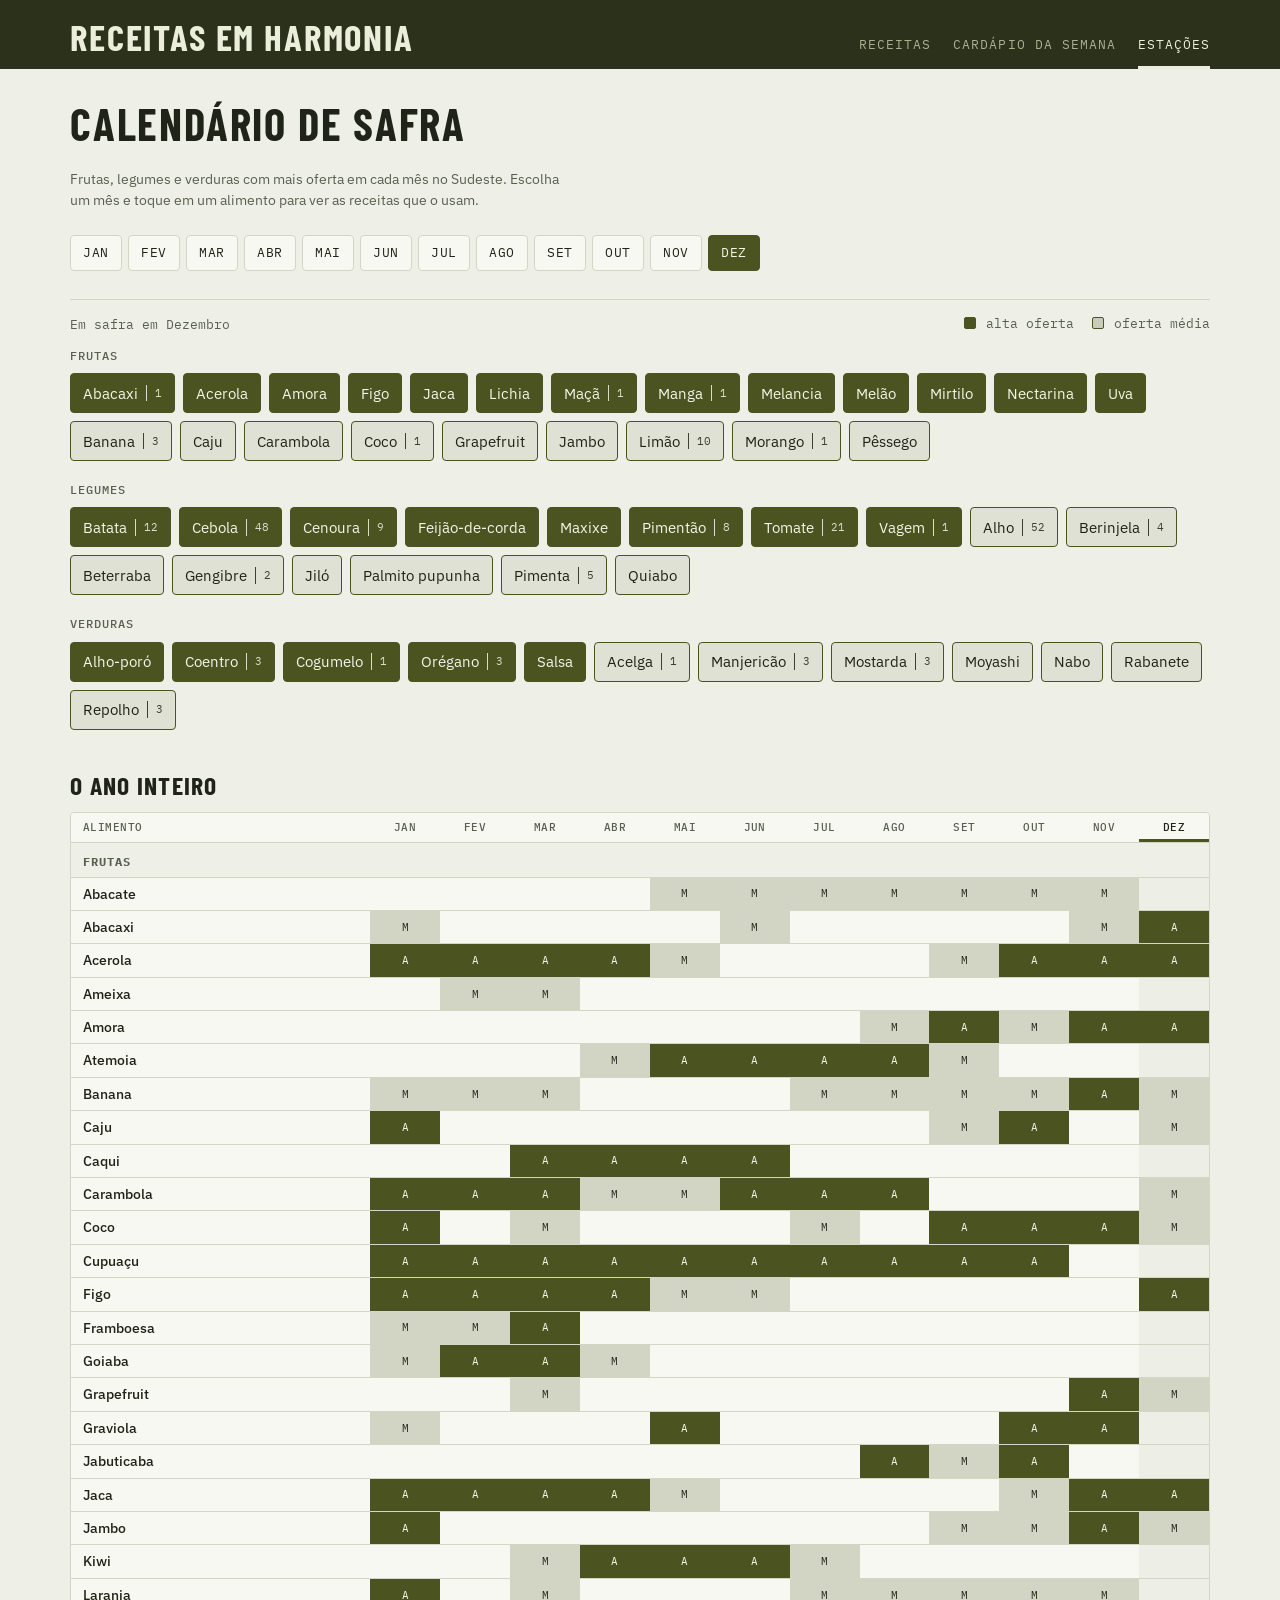
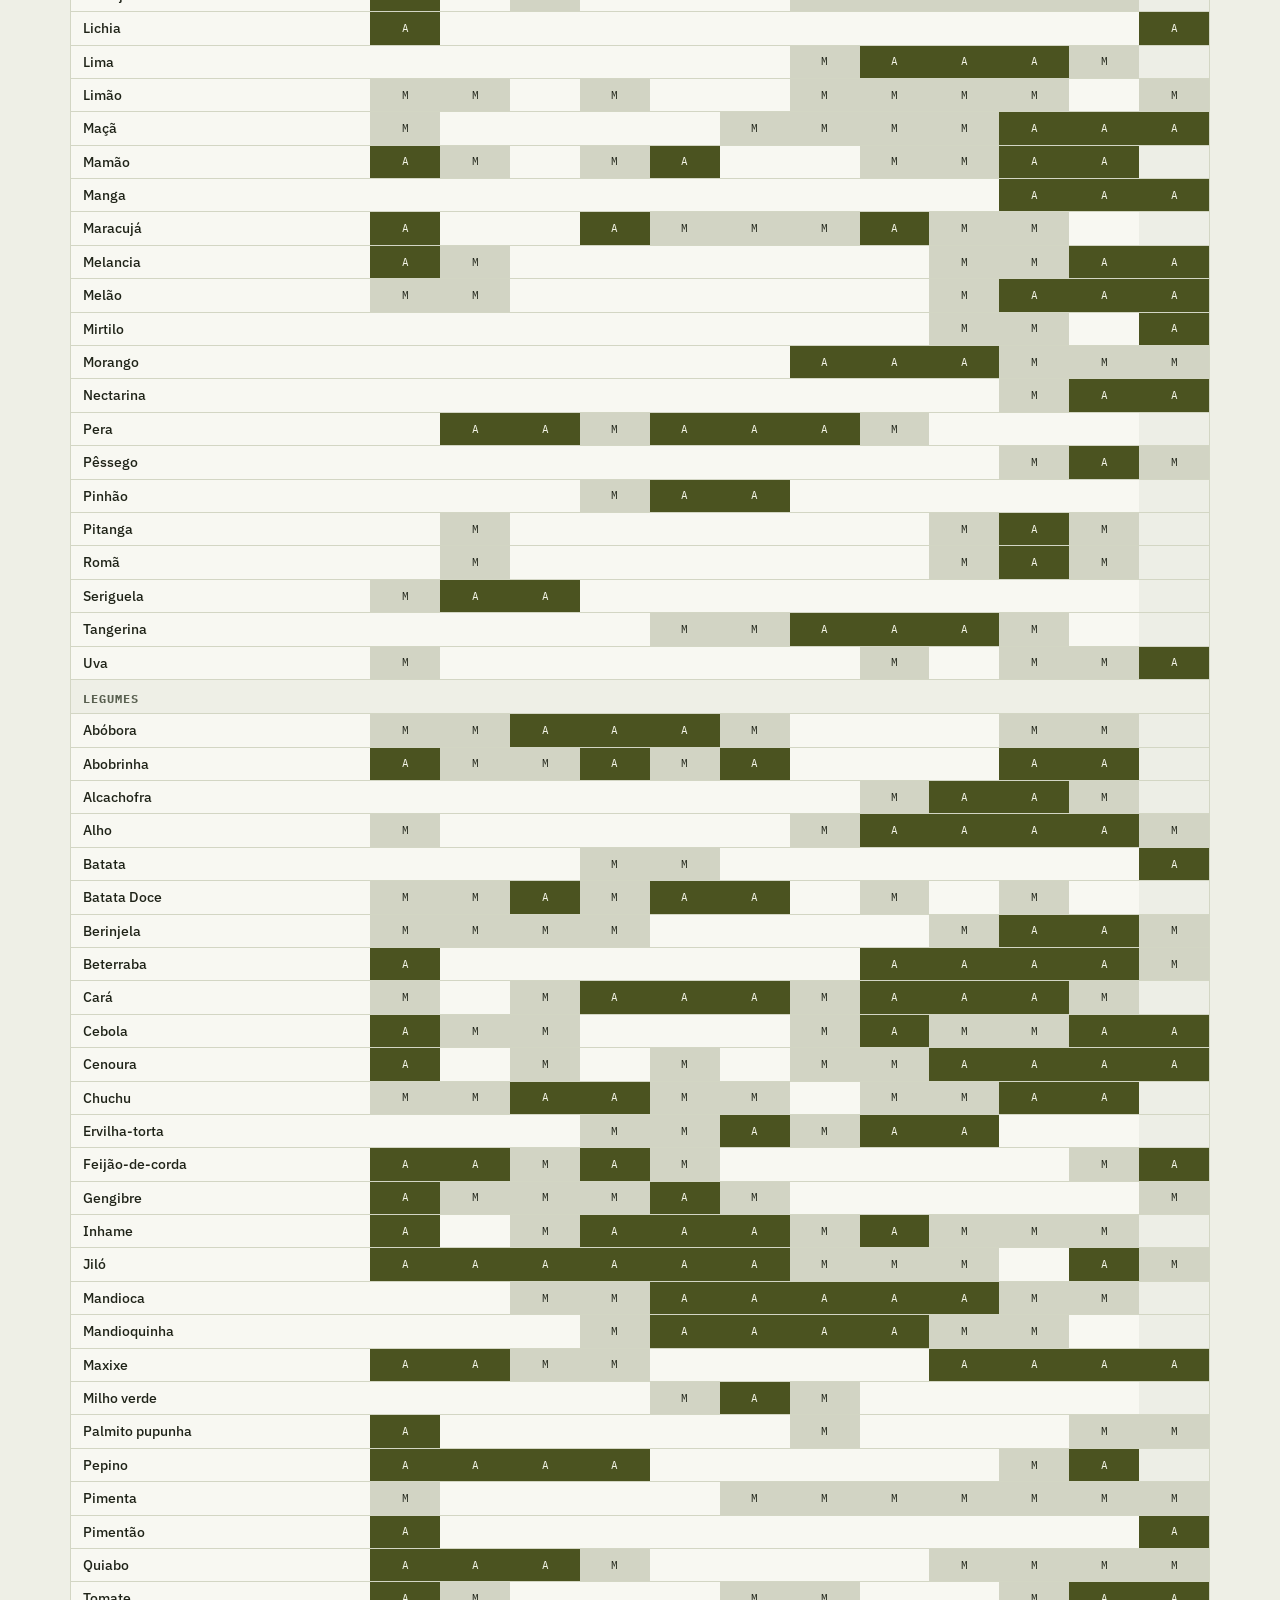
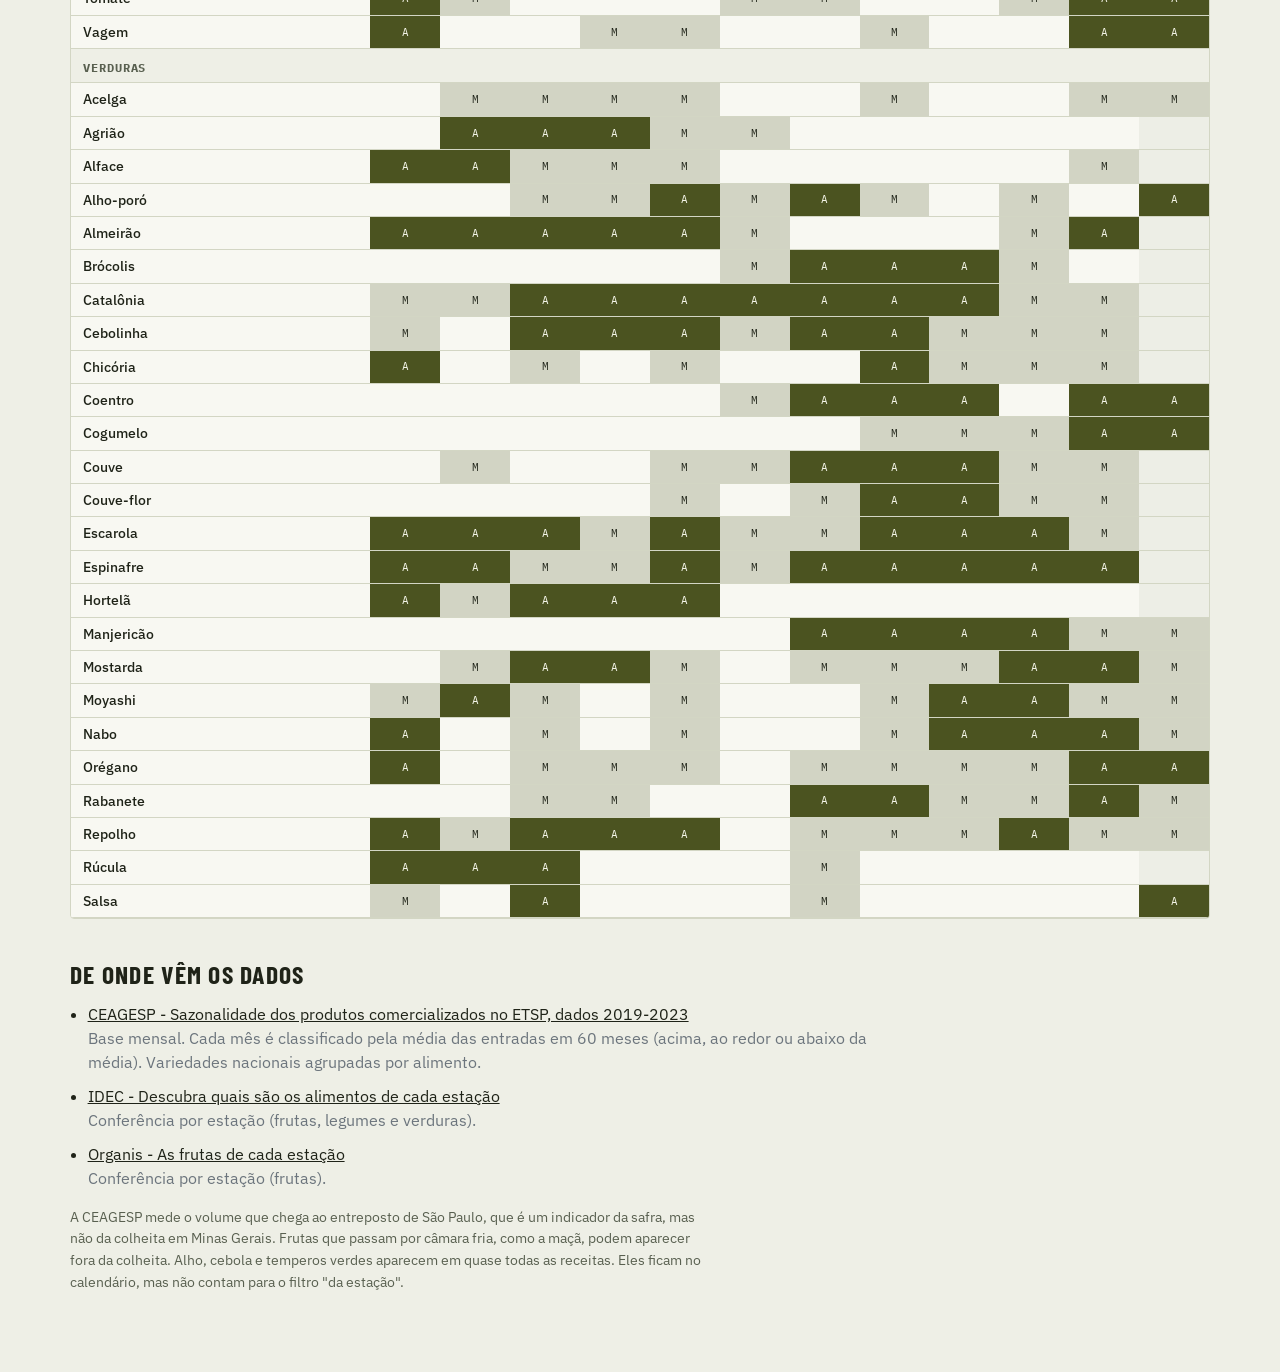
==== estacoes.html @ c474e496 "Refactor code structure for improved readability and maintainability" ====
<!DOCTYPE html>
<html lang="pt-BR">

<head>
    <meta charset="UTF-8">
    <meta name="viewport" content="width=device-width, initial-scale=1.0">
    <title>Calendário de safra - Receitas em Harmonia</title>
    <link rel="icon" href="imagens/favicon.png" type="image/png">
    <link rel="preconnect" href="https://fonts.googleapis.com">
    <link rel="preconnect" href="https://fonts.gstatic.com" crossorigin>
    <link rel="stylesheet" href="https://fonts.googleapis.com/css2?family=Barlow+Condensed:wght@600;700&family=IBM+Plex+Mono:wght@400;500&family=IBM+Plex+Sans:wght@400;500;600&display=swap">
    <link href="https://cdn.jsdelivr.net/npm/bootstrap@5.3.0/dist/css/bootstrap.min.css" rel="stylesheet">
    <link rel="stylesheet" href="styles.css">
</head>

<body>
    <header class="site-header">
        <div class="inner">
            <a class="brand" href="index.html">Receitas em Harmonia</a>
            <nav class="site-nav" aria-label="Principal">
                <a href="index.html">Receitas</a>
                <a href="gerador.html">Cardápio da semana</a>
                <a href="estacoes.html" aria-current="page">Estações</a>
            </nav>
        </div>
    </header>

    <div class="wrap">
        <main>
            <h1 class="page-title">Calendário de safra</h1>
            <p class="hint">
                Frutas, legumes e verduras com mais oferta em cada mês no Sudeste. Escolha um mês e toque em um
                alimento para ver as receitas que o usam.
            </p>

            <div class="month-picker" id="month-picker" role="group" aria-label="Mês"></div>

            <div id="loading" class="py-5 text-secondary">Carregando o calendário...</div>

            <section id="season-view" class="d-none" aria-live="polite">
                <div class="results-bar">
                    <span id="season-title"></span>
                    <span class="legend">
                        <span class="swatch swatch-high"></span> alta oferta
                        <span class="swatch swatch-mid"></span> oferta média
                    </span>
                </div>
                <div id="food-groups"></div>
                <div id="food-recipes" class="food-recipes d-none"></div>
            </section>

            <section id="matrix-view" class="d-none">
                <h2 class="section-title">O ano inteiro</h2>
                <div class="matrix-scroll" tabindex="0" role="region" aria-label="Tabela de safra por mês">
                    <table class="matrix" id="matrix"></table>
                </div>
            </section>

            <section id="sources" class="sources d-none">
                <h2 class="section-title">De onde vêm os dados</h2>
                <ul id="sources-list"></ul>
                <p id="sources-note"></p>
            </section>
        </main>
    </div>

    <script src="app.js"></script>
    <script>
        const { esc, MONTHS } = App;
        const SHORT = MONTHS.map(m => m.slice(0, 3));
        const TYPES = [['Fruta', 'Frutas'], ['Legume', 'Legumes'], ['Verdura', 'Verduras']];
        const LEVEL_LABEL = ['baixa', 'média', 'alta'];

        let recipes = [];
        let month = new Date().getMonth(); // 0 = janeiro
        let selectedFood = null;

        function recipesFor(food) {
            return recipes.filter(r => App.recipeFoods(r).some(f => f.nome === food.nome));
        }

        function renderMonthPicker() {
            const el = document.getElementById('month-picker');
            el.innerHTML = MONTHS.map((m, i) => `
                <button type="button" class="chip" data-m="${i}" aria-pressed="${i === month}"
                        aria-label="${m}">${SHORT[i]}</button>`).join('');
            el.querySelectorAll('button').forEach(b => b.addEventListener('click', () => {
                month = +b.dataset.m;
                selectedFood = null;
                renderAll();
            }));
        }

        function renderSeason() {
            const foods = App.getSeasonal().alimentos.filter(f => f.meses[month] > 0);
            document.getElementById('season-title').textContent = `Em safra em ${MONTHS[month]}`;
            document.getElementById('food-groups').innerHTML = TYPES.map(([tipo, plural]) => {
                const list = foods.filter(f => f.tipo === tipo)
                    .sort((a, b) => b.meses[month] - a.meses[month] || a.nome.localeCompare(b.nome, 'pt-BR'));
                if (!list.length) return '';
                return `
                    <div class="food-group">
                        <h2 class="section-label">${plural}</h2>
                        <div class="chips">
                            ${list.map(f => {
                                const n = recipesFor(f).length;
                                return `<button type="button" class="food ${f.meses[month] === 2 ? 'food-high' : 'food-mid'}"
                                            data-food="${esc(f.nome)}" aria-pressed="${selectedFood === f.nome}"
                                            aria-label="${esc(f.nome)}, oferta ${LEVEL_LABEL[f.meses[month]]}, ${n} receitas">
                                            ${esc(f.nome)}${n ? `<span class="food-n">${n}</span>` : ''}
                                        </button>`;
                            }).join('')}
                        </div>
                    </div>`;
            }).join('');
            document.querySelectorAll('.food').forEach(b => b.addEventListener('click', () => {
                selectedFood = selectedFood === b.dataset.food ? null : b.dataset.food;
                renderSeason();
                renderFoodRecipes();
            }));
        }

        function renderFoodRecipes() {
            const el = document.getElementById('food-recipes');
            const food = selectedFood && App.getSeasonal().alimentos.find(f => f.nome === selectedFood);
            if (!food) { el.classList.add('d-none'); return; }
            const list = recipesFor(food);
            el.classList.remove('d-none');
            el.innerHTML = `
                <h2 class="section-label">Receitas com ${esc(food.nome.toLowerCase())}</h2>
                ${list.length ? `<ul class="food-recipe-list">${list.map(r => `
                    <li><button type="button" class="slot-name" data-r="${esc(r.nome)}">${esc(r.nome)}</button></li>`).join('')}</ul>`
                    : '<p class="m-0 text-secondary">Nenhuma receita cadastrada usa este alimento.</p>'}`;
            el.querySelectorAll('[data-r]').forEach(b => b.addEventListener('click',
                () => App.showRecipeModal(recipes.find(r => r.nome === b.dataset.r))));
        }

        function renderMatrix() {
            const foods = App.getSeasonal().alimentos;
            const head = `<thead><tr><th scope="col" class="matrix-name">Alimento</th>${SHORT.map((m, i) =>
                `<th scope="col" class="${i === month ? 'now' : ''}">${m}</th>`).join('')}</tr></thead>`;
            const body = TYPES.map(([tipo, plural]) => {
                const list = foods.filter(f => f.tipo === tipo).sort((a, b) => a.nome.localeCompare(b.nome, 'pt-BR'));
                return `<tbody><tr class="matrix-group"><th colspan="13" scope="colgroup">${plural}</th></tr>${list.map(f => `
                    <tr><th scope="row" class="matrix-name">${esc(f.nome)}</th>${f.meses.map((v, i) =>
                        `<td class="lv${v}${i === month ? ' now' : ''}"><span class="visually-hidden">${LEVEL_LABEL[v]}</span><span aria-hidden="true">${v === 2 ? 'A' : v === 1 ? 'M' : ''}</span></td>`).join('')}</tr>`).join('')}</tbody>`;
            }).join('');
            document.getElementById('matrix').innerHTML = head + body;
        }

        function renderSources() {
            const meta = App.getSeasonal().meta;
            document.getElementById('sources-list').innerHTML = meta.fontes.map(f =>
                `<li><a href="${esc(f.url)}" target="_blank" rel="noopener">${esc(f.nome)}</a><br><span class="text-secondary">${esc(f.uso)}</span></li>`).join('');
            document.getElementById('sources-note').textContent = meta.observacao + ' ' + meta.observacao_base;
        }

        function renderAll() {
            renderMonthPicker();
            renderSeason();
            renderFoodRecipes();
            renderMatrix();
        }

        async function init() {
            try {
                [recipes] = await Promise.all([App.loadRecipes(), App.loadSeasonal()]);
                renderAll();
                renderSources();
                ['season-view', 'matrix-view', 'sources'].forEach(id => document.getElementById(id).classList.remove('d-none'));
                document.getElementById('loading').classList.add('d-none');
            } catch (error) {
                console.error(error);
                document.getElementById('loading').textContent = 'Não foi possível carregar o calendário. Se abriu o arquivo direto do disco, use um servidor local (por exemplo, python3 -m http.server).';
            }
        }

        document.addEventListener('DOMContentLoaded', init);
    </script>
    <script src="https://cdn.jsdelivr.net/npm/bootstrap@5.3.0/dist/js/bootstrap.bundle.min.js"></script>
</body>

</html>
---- styles.css ----
/* Receitas em Harmonia
   Direção: ficha de campo. Verde militar, títulos condensados em caixa-alta, rótulos em mono.
   Fontes: Barlow Condensed (títulos) + IBM Plex Sans (texto) + IBM Plex Mono (rótulos e números). */

:root {
    --bg: #EEEFE6;
    --surface: #F8F8F2;
    --ink: #1F2318;
    --ink-soft: #596050;
    --line: #D3D6C4;
    --accent: #4B5320;          /* verde militar */
    --accent-strong: #353B14;
    --accent-ink: #F4F5E8;
    --band: #2B311B;            /* faixa do cabeçalho */
    --band-ink: #ECEEDC;
    --band-soft: #A9B08F;
    --placeholder: #E0E3D0;
    --radius: 4px;
    --font-sans: 'IBM Plex Sans', system-ui, -apple-system, 'Segoe UI', sans-serif;
    --font-mono: 'IBM Plex Mono', ui-monospace, 'SF Mono', Menlo, monospace;
    --font-display: 'Barlow Condensed', 'Arial Narrow', Impact, sans-serif;
}

@media (prefers-color-scheme: dark) {
    :root:not([data-theme="light"]) {
        --bg: #14170E;
        --surface: #1B1F13;
        --ink: #ECEEDC;
        --ink-soft: #A5AC92;
        --line: #343A26;
        --accent: #A9BA64;
        --accent-strong: #C3D17F;
        --accent-ink: #14170E;
        --band: #0E1109;
        --band-ink: #ECEEDC;
        --band-soft: #8E967A;
        --placeholder: #242919;
        color-scheme: dark;
    }
}

* { box-sizing: border-box; }

body {
    margin: 0;
    background: var(--bg);
    color: var(--ink);
    font-family: var(--font-sans);
    font-size: 1rem;
    line-height: 1.5;
    -webkit-font-smoothing: antialiased;
}

h1, h2, h3, h4 {
    font-family: var(--font-sans);
    font-weight: 600;
    letter-spacing: -0.01em;
    text-wrap: balance;
    margin: 0;
}

a { color: inherit; }

button { font: inherit; color: inherit; }

:focus-visible {
    outline: 2px solid var(--accent);
    outline-offset: 2px;
}

.wrap {
    max-width: 1180px;
    margin-inline: auto;
    padding-inline: max(20px, env(safe-area-inset-left, 0px));
    padding-block: 0 64px;
}

/* === Cabeçalho e navegação === */
.site-header {
    background: var(--band);
    color: var(--band-ink);
    margin-bottom: 32px;
}

.site-header .inner {
    max-width: 1180px;
    margin-inline: auto;
    padding-inline: max(20px, env(safe-area-inset-left, 0px));
    padding-block: 18px 0;
    display: flex;
    flex-wrap: wrap;
    align-items: flex-end;
    justify-content: space-between;
    gap: 6px 24px;
}

.brand {
    font-family: var(--font-display);
    font-weight: 700;
    font-size: clamp(1.7rem, 4vw, 2.3rem);
    line-height: 1;
    text-transform: uppercase;
    letter-spacing: 0.05em;
    text-decoration: none;
    padding-bottom: 14px;
}

.site-nav { display: flex; gap: 22px; }

.site-nav a {
    font-family: var(--font-mono);
    font-size: 0.8rem;
    text-transform: uppercase;
    letter-spacing: 0.08em;
    text-decoration: none;
    color: var(--band-soft);
    padding: 10px 0 12px;
    border-bottom: 3px solid transparent;
}

.site-nav a:hover { color: var(--band-ink); }

.site-nav a[aria-current="page"] {
    color: var(--band-ink);
    border-bottom-color: var(--band-ink);
}

.page-title {
    font-family: var(--font-display);
    font-weight: 700;
    text-transform: uppercase;
    letter-spacing: 0.04em;
    font-size: clamp(2rem, 5vw, 2.8rem);
    line-height: 1;
    margin-bottom: 22px;
}

/* === Busca e filtros === */
.search-input {
    width: 100%;
    background: var(--surface);
    color: var(--ink);
    border: 1px solid var(--line);
    border-radius: var(--radius);
    padding: 12px 14px;
    font: inherit;
}

.search-input::placeholder { color: var(--ink-soft); }

.search-input:focus-visible { border-color: var(--accent); outline-offset: 0; }

.filter-group {
    display: grid;
    grid-template-columns: 8.5rem 1fr;
    gap: 8px 16px;
    align-items: baseline;
    margin-top: 18px;
}

.filter-label {
    font-family: var(--font-mono);
    font-size: 0.75rem;
    text-transform: uppercase;
    letter-spacing: 0.06em;
    color: var(--ink-soft);
}

.chips { display: flex; flex-wrap: wrap; gap: 8px; }

.chip {
    background: var(--surface);
    border: 1px solid var(--line);
    border-radius: var(--radius);
    padding: 7px 12px;
    font-size: 0.9rem;
    cursor: pointer;
    min-height: 36px;
}

.chip:hover { border-color: var(--accent); }

.chip.active,
.chip[aria-pressed="true"] {
    background: var(--accent);
    border-color: var(--accent);
    color: var(--accent-ink);
}

.results-bar {
    display: flex;
    align-items: baseline;
    justify-content: space-between;
    gap: 16px;
    margin: 28px 0 14px;
    padding-top: 14px;
    border-top: 1px solid var(--line);
    font-family: var(--font-mono);
    font-size: 0.8rem;
    color: var(--ink-soft);
}

.results-bar button {
    background: none;
    border: 0;
    padding: 4px 0;
    color: var(--accent);
    text-decoration: underline;
    text-underline-offset: 3px;
    cursor: pointer;
    font-family: var(--font-mono);
    font-size: 0.8rem;
}

/* === Grade de receitas === */
.recipe-grid {
    display: grid;
    grid-template-columns: repeat(auto-fill, minmax(230px, 1fr));
    gap: 24px 20px;
}

.recipe-card {
    display: flex;
    flex-direction: column;
    gap: 10px;
    cursor: pointer;
    min-width: 0;
}

.recipe-card .photo {
    aspect-ratio: 4 / 3;
    width: 100%;
    border-radius: var(--radius);
    border: 1px solid var(--line);
    transition: border-color 0.15s ease;
}

.recipe-card:hover .photo { border-color: var(--accent); }

.recipe-card:hover .recipe-title { text-decoration: underline; text-underline-offset: 3px; }

.recipe-title {
    font-size: 1.02rem;
    line-height: 1.3;
}

.recipe-meta {
    font-family: var(--font-mono);
    font-size: 0.75rem;
    color: var(--ink-soft);
    margin-top: 2px;
}

.verified {
    display: inline-block;
    color: var(--accent);
    border: 1px solid var(--accent);
    border-radius: 2px;
    padding: 0 5px;
    font-size: 0.65rem;
    text-transform: uppercase;
    letter-spacing: 0.1em;
    transform: rotate(-2deg);
}

/* === Foto e placeholder === */
.photo {
    display: block;
    object-fit: cover;
    background: var(--placeholder);
}

.photo-empty {
    display: flex;
    align-items: center;
    justify-content: center;
    color: var(--ink-soft);
    font-family: var(--font-mono);
    font-size: 0.72rem;
    text-transform: uppercase;
    letter-spacing: 0.06em;
    text-align: center;
    padding: 4px;
}

/* === Botões === */
.btn-solid,
.btn-line {
    font-family: var(--font-display);
    font-size: 1.15rem;
    text-transform: uppercase;
    letter-spacing: 0.06em;
    display: inline-flex;
    align-items: center;
    justify-content: center;
    min-height: 44px;
    padding: 0 18px;
    border-radius: var(--radius);
    border: 1px solid var(--accent);
    font-weight: 600;
    text-decoration: none;
    cursor: pointer;
}

.btn-solid { background: var(--accent); color: var(--accent-ink); }
.btn-solid:hover { background: var(--accent-strong); border-color: var(--accent-strong); }

.btn-line { background: transparent; color: var(--accent); }
.btn-line:hover { background: var(--accent); color: var(--accent-ink); }

.btn-text {
    background: none;
    border: 0;
    padding: 8px 0;
    color: var(--ink-soft);
    text-decoration: underline;
    text-underline-offset: 3px;
    cursor: pointer;
}

.btn-text:hover { color: var(--ink); }

/* === Cardápio semanal === */
.toolbar {
    display: flex;
    flex-wrap: wrap;
    align-items: center;
    justify-content: space-between;
    gap: 12px 20px;
    margin-bottom: 8px;
}

.toolbar label { color: var(--ink-soft); font-size: 0.9rem; margin-right: 8px; }

.toolbar select {
    background: var(--surface);
    color: var(--ink);
    border: 1px solid var(--line);
    border-radius: var(--radius);
    padding: 9px 12px;
    min-height: 44px;
    font: inherit;
}

.hint {
    color: var(--ink-soft);
    font-size: 0.9rem;
    max-width: 62ch;
    margin: 0 0 24px;
}

.week-grid {
    display: grid;
    grid-template-columns: repeat(auto-fill, minmax(320px, 1fr));
    gap: 20px;
}

.day {
    background: var(--surface);
    border: 1px solid var(--line);
    border-radius: var(--radius);
    padding: 0 16px 16px;
    min-width: 0;
    overflow: hidden;
}

.day h2 {
    margin: 0 -16px 4px;
    padding: 8px 16px 6px;
    background: var(--accent);
    color: var(--accent-ink);
    font-family: var(--font-display);
    font-weight: 600;
    font-size: 1.35rem;
    text-transform: uppercase;
    letter-spacing: 0.08em;
    line-height: 1.1;
}

.slot {
    display: grid;
    grid-template-columns: 56px minmax(0, 1fr);
    gap: 4px 12px;
    padding-block: 12px;
    border-bottom: 1px solid var(--line);
}

.slot:last-child { border-bottom: 0; padding-bottom: 0; }

.slot .photo { width: 56px; height: 56px; border-radius: 4px; grid-row: span 2; }

.slot-cat {
    font-family: var(--font-mono);
    font-size: 0.7rem;
    text-transform: uppercase;
    letter-spacing: 0.06em;
    color: var(--ink-soft);
}

.slot-name {
    background: none;
    border: 0;
    padding: 0;
    text-align: left;
    font-weight: 500;
    line-height: 1.3;
    cursor: pointer;
    text-decoration: underline;
    text-decoration-color: var(--line);
    text-underline-offset: 3px;
}

.slot-name:hover { text-decoration-color: var(--ink); }

.slot-actions {
    grid-column: 2;
    display: flex;
    gap: 6px;
    margin-top: 6px;
}

.slot-actions button {
    background: transparent;
    border: 1px solid var(--line);
    border-radius: 4px;
    min-height: 44px;
    min-width: 76px;
    padding: 0 12px;
    font-size: 0.85rem;
    cursor: pointer;
}

.slot-actions button:hover { border-color: var(--accent); }

.slot-actions button[aria-pressed="true"] {
    background: var(--accent);
    border-color: var(--accent);
    color: var(--accent-ink);
}

/* === Modal da receita (sobrescreve o Bootstrap) === */
.modal-content {
    background: var(--surface);
    color: var(--ink);
    border: 1px solid var(--line);
    border-radius: 8px;
}

.modal-title { font-family: var(--font-display); font-weight: 700; text-transform: uppercase; letter-spacing: 0.04em; font-size: 2rem; line-height: 1.05; }

.modal .btn-close { filter: none; }

@media (prefers-color-scheme: dark) {
    :root:not([data-theme="light"]) .modal .btn-close { filter: invert(1); }
}

.tag-list { display: flex; flex-wrap: wrap; gap: 6px; padding: 0; margin: 14px 0 0; list-style: none; }

.tag {
    border: 1px solid var(--line);
    border-radius: 4px;
    padding: 3px 8px;
    font-size: 0.78rem;
    color: var(--ink-soft);
}

.tag-accent { color: var(--accent); border-color: var(--accent); text-transform: uppercase; letter-spacing: 0.08em; font-family: var(--font-mono); font-size: 0.7rem; }

.section-label {
    font-family: var(--font-mono);
    font-size: 0.75rem;
    text-transform: uppercase;
    letter-spacing: 0.08em;
    color: var(--ink-soft);
    margin: 0 0 10px;
    font-weight: 500;
}

.ingredients { list-style: none; padding: 0; margin: 0; font-size: 0.95rem; }

.ingredients li {
    display: flex;
    justify-content: space-between;
    gap: 16px;
    padding: 8px 0;
    border-bottom: 1px dashed var(--line);
}

.ingredients li span:first-child { color: var(--ink-soft); }
.ingredients li span:last-child { text-align: right; font-weight: 500; }

.steps { counter-reset: step; list-style: none; padding: 0; margin: 0; }

.steps li {
    counter-increment: step;
    display: grid;
    grid-template-columns: 2rem 1fr;
    gap: 8px;
    margin-bottom: 14px;
    max-width: 68ch;
}

.steps li::before {
    content: counter(step);
    font-family: var(--font-mono);
    color: var(--ink-soft);
}

.empty-state {
    grid-column: 1 / -1;
    padding: 48px 0;
    color: var(--ink-soft);
}

.empty-state button { margin-top: 8px; }

/* === Celular === */
@media (max-width: 640px) {
    .filter-group { grid-template-columns: 1fr; margin-top: 14px; }
    .recipe-grid { grid-template-columns: repeat(2, minmax(0, 1fr)); gap: 20px 12px; }
    .recipe-title { font-size: 0.95rem; }
    .week-grid { grid-template-columns: minmax(0, 1fr); }
}

@media (prefers-reduced-motion: reduce) {
    * { transition: none !important; animation: none !important; }
}

/* === Filtros recolhíveis (só no celular) === */
.filters > summary {
    display: none;
    cursor: pointer;
    min-height: 44px;
    align-items: center;
    margin-top: 14px;
    padding: 0 14px;
    border: 1px solid var(--line);
    border-radius: var(--radius);
    background: var(--surface);
    font-weight: 500;
    list-style: none;
}

.filters > summary::-webkit-details-marker { display: none; }

@media (max-width: 640px) {
    .filters > summary { display: flex; }
}

.filters > summary::after { content: "+"; margin-left: auto; font-family: var(--font-mono); }
.filters[open] > summary::after { content: "\2212"; }

/* === Calendário de safra === */
.month-picker { display: flex; flex-wrap: wrap; gap: 6px; margin-bottom: 8px; }
.month-picker .chip { min-width: 52px; justify-content: center; padding-inline: 10px; font-family: var(--font-mono); font-size: 0.8rem; text-transform: uppercase; letter-spacing: 0.04em; }

.legend { display: inline-flex; align-items: center; gap: 6px 10px; flex-wrap: wrap; }
.swatch { display: inline-block; width: 12px; height: 12px; border-radius: 2px; border: 1px solid var(--accent); }
.swatch-high { background: var(--accent); }
.swatch-mid { background: color-mix(in srgb, var(--accent) 22%, transparent); margin-left: 8px; }

.food-group { margin-bottom: 22px; }

.food {
    display: inline-flex;
    align-items: center;
    gap: 8px;
    min-height: 40px;
    padding: 6px 12px;
    border-radius: var(--radius);
    border: 1px solid var(--accent);
    cursor: pointer;
    font-size: 0.95rem;
}

.food-high { background: var(--accent); color: var(--accent-ink); }
.food-mid { background: color-mix(in srgb, var(--accent) 14%, var(--surface)); color: var(--ink); }
.food[aria-pressed="true"] { outline: 2px solid var(--ink); outline-offset: 2px; }

.food-n {
    font-family: var(--font-mono);
    font-size: 0.7rem;
    opacity: 0.85;
    border-left: 1px solid currentColor;
    padding-left: 8px;
}

.food-recipes {
    background: var(--surface);
    border: 1px solid var(--line);
    border-radius: var(--radius);
    padding: 16px;
    margin-bottom: 8px;
}

.food-recipe-list { list-style: none; margin: 0; padding: 0; display: grid; grid-template-columns: repeat(auto-fill, minmax(240px, 1fr)); gap: 6px 20px; }
.food-recipe-list .slot-name { min-height: 36px; }

.section-title {
    font-family: var(--font-display);
    font-weight: 700;
    text-transform: uppercase;
    letter-spacing: 0.05em;
    font-size: 1.6rem;
    margin: 40px 0 12px;
}

.matrix-scroll { overflow-x: auto; border: 1px solid var(--line); border-radius: var(--radius); background: var(--surface); }
.matrix { border-collapse: collapse; width: 100%; min-width: 640px; font-size: 0.85rem; }
.matrix th, .matrix td { padding: 6px 4px; text-align: center; border-bottom: 1px solid var(--line); }
.matrix thead th { font-family: var(--font-mono); font-weight: 500; font-size: 0.7rem; text-transform: uppercase; letter-spacing: 0.04em; color: var(--ink-soft); position: sticky; top: 0; background: var(--surface); }
.matrix .matrix-name { text-align: left; padding-left: 12px; font-weight: 500; position: sticky; left: 0; background: var(--surface); min-width: 130px; }
.matrix-group th { text-align: left; padding: 10px 12px 6px; font-family: var(--font-mono); font-size: 0.72rem; text-transform: uppercase; letter-spacing: 0.08em; color: var(--ink-soft); background: var(--bg); }
.matrix td { font-family: var(--font-mono); font-size: 0.7rem; }
.matrix td.lv2 { background: var(--accent); color: var(--accent-ink); }
.matrix td.lv1 { background: color-mix(in srgb, var(--accent) 22%, transparent); color: var(--ink); }
.matrix th.now { color: var(--ink); box-shadow: inset 0 -3px 0 var(--accent); }
.matrix td.now:not(.lv2):not(.lv1) { background: color-mix(in srgb, var(--accent) 6%, transparent); }

.sources ul { padding-left: 1.1rem; max-width: 80ch; }
.sources li { margin-bottom: 10px; }
.sources p { color: var(--ink-soft); font-size: 0.9rem; max-width: 80ch; }

.season-note { margin: 12px 0 0; font-size: 0.88rem; color: var(--ink-soft); }
.season-note strong { color: var(--accent); font-weight: 600; }

@media (max-width: 640px) {
    .month-picker .chip { min-width: 46px; }
}
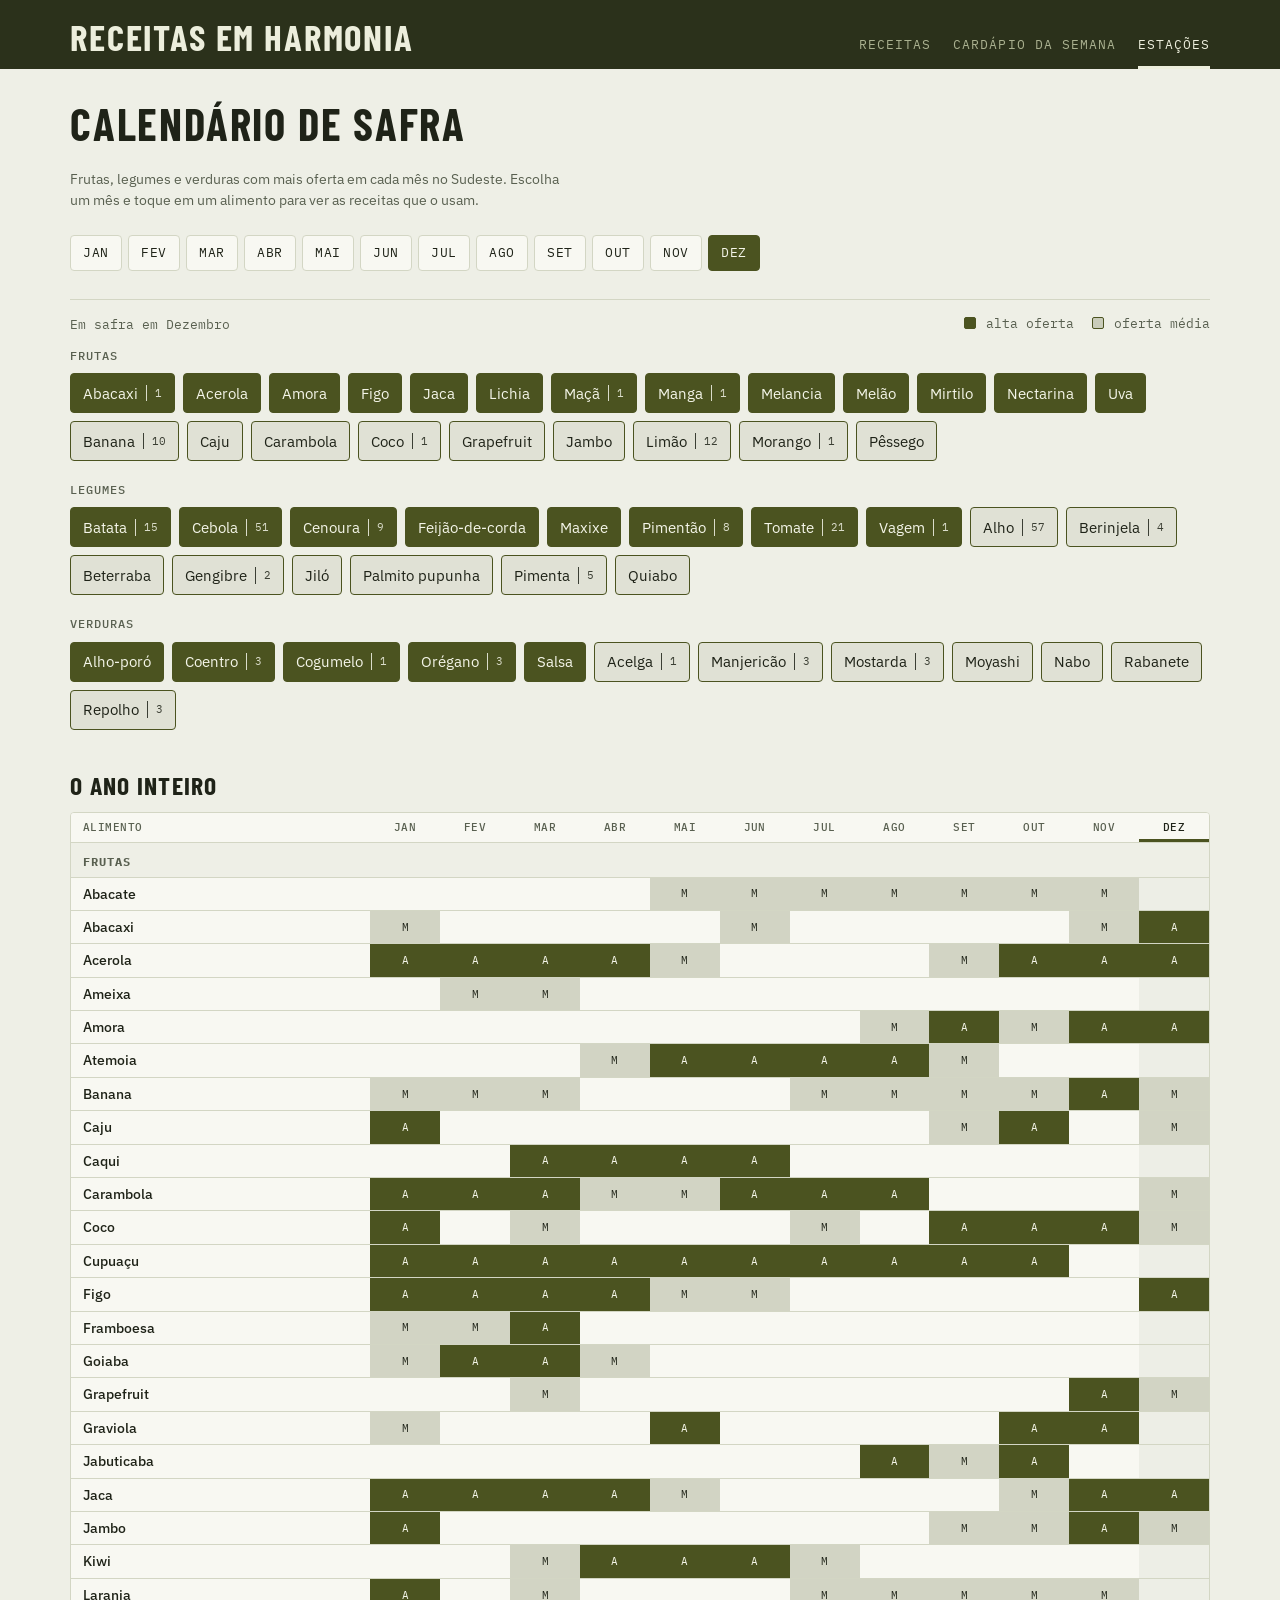
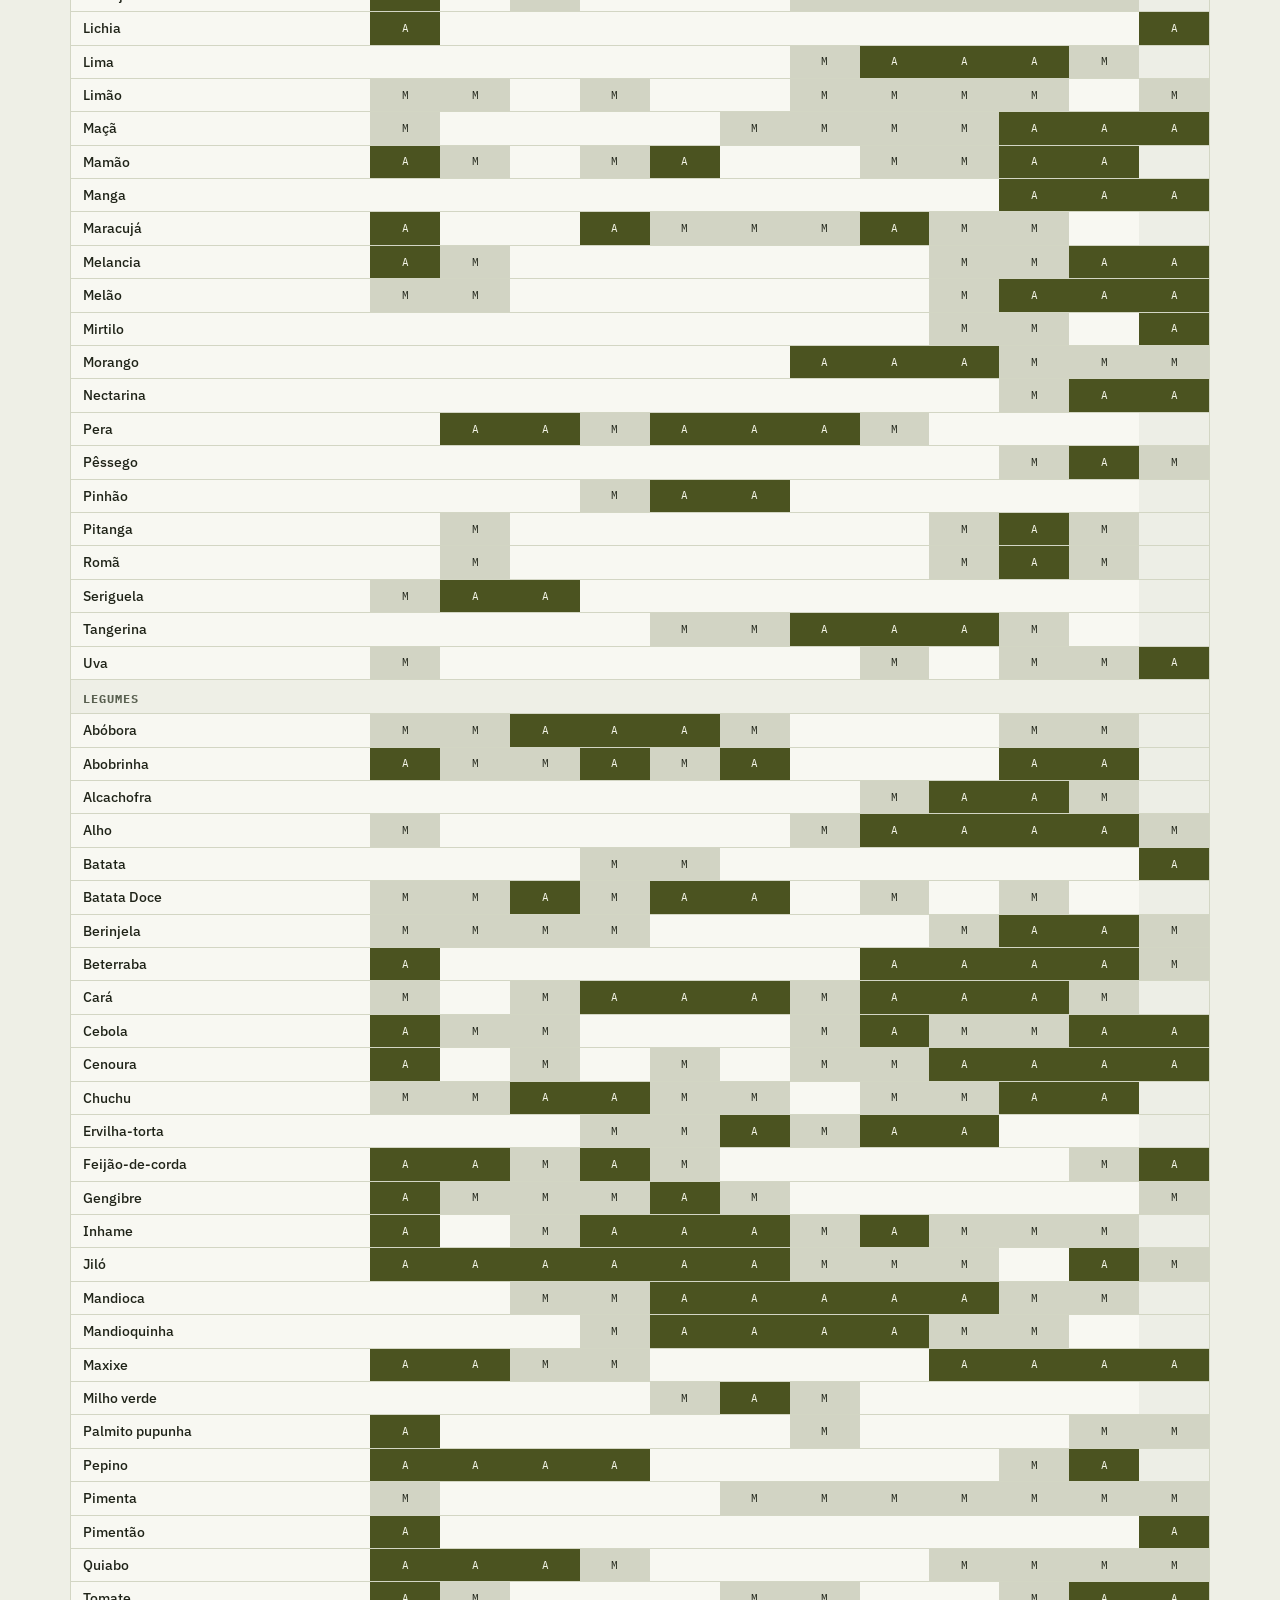
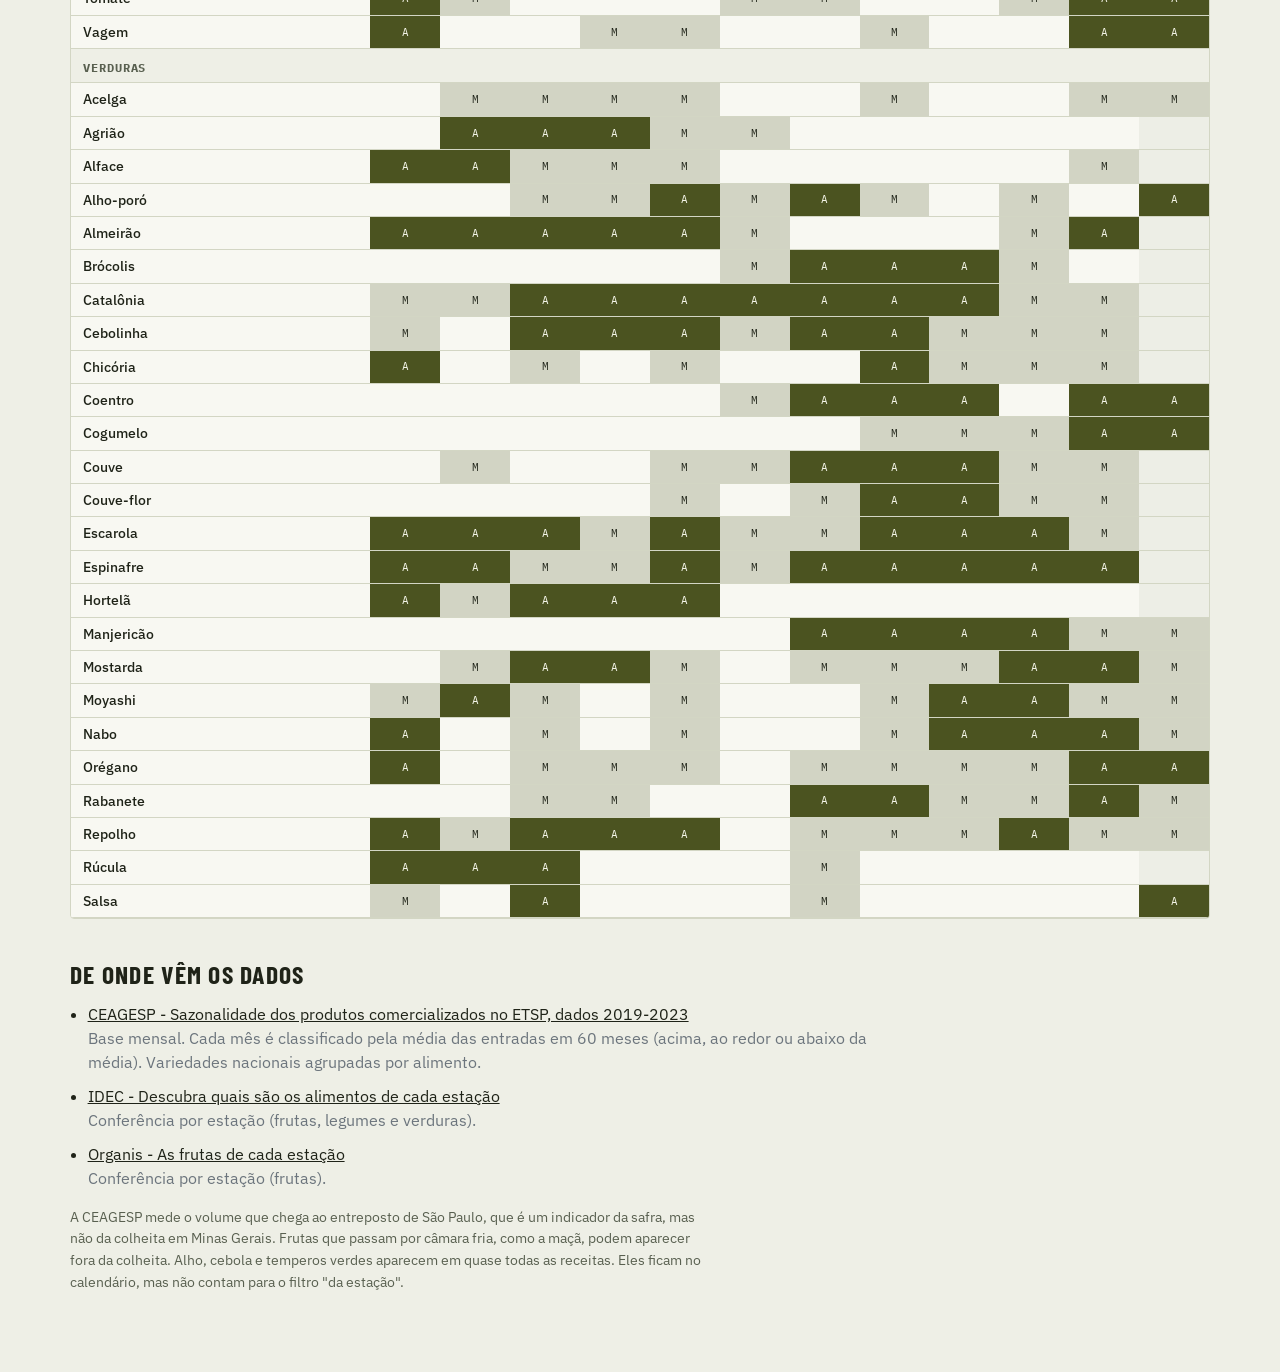
==== commit aa14e8c0: "Refactor code structure for improved readability and maintainability" ====
--- a/estacoes.html
+++ b/estacoes.html
@@ -5,7 +5,10 @@
     <meta charset="UTF-8">
     <meta name="viewport" content="width=device-width, initial-scale=1.0">
     <title>Calendário de safra - Receitas em Harmonia</title>
+    <link rel="icon" href="imagens/favicon.svg" type="image/svg+xml">
     <link rel="icon" href="imagens/favicon.png" type="image/png">
+    <link rel="apple-touch-icon" href="imagens/apple-touch-icon.png">
+    <meta name="theme-color" content="#2B311B">
     <link rel="preconnect" href="https://fonts.googleapis.com">
     <link rel="preconnect" href="https://fonts.gstatic.com" crossorigin>
     <link rel="stylesheet" href="https://fonts.googleapis.com/css2?family=Barlow+Condensed:wght@600;700&family=IBM+Plex+Mono:wght@400;500&family=IBM+Plex+Sans:wght@400;500;600&display=swap">
